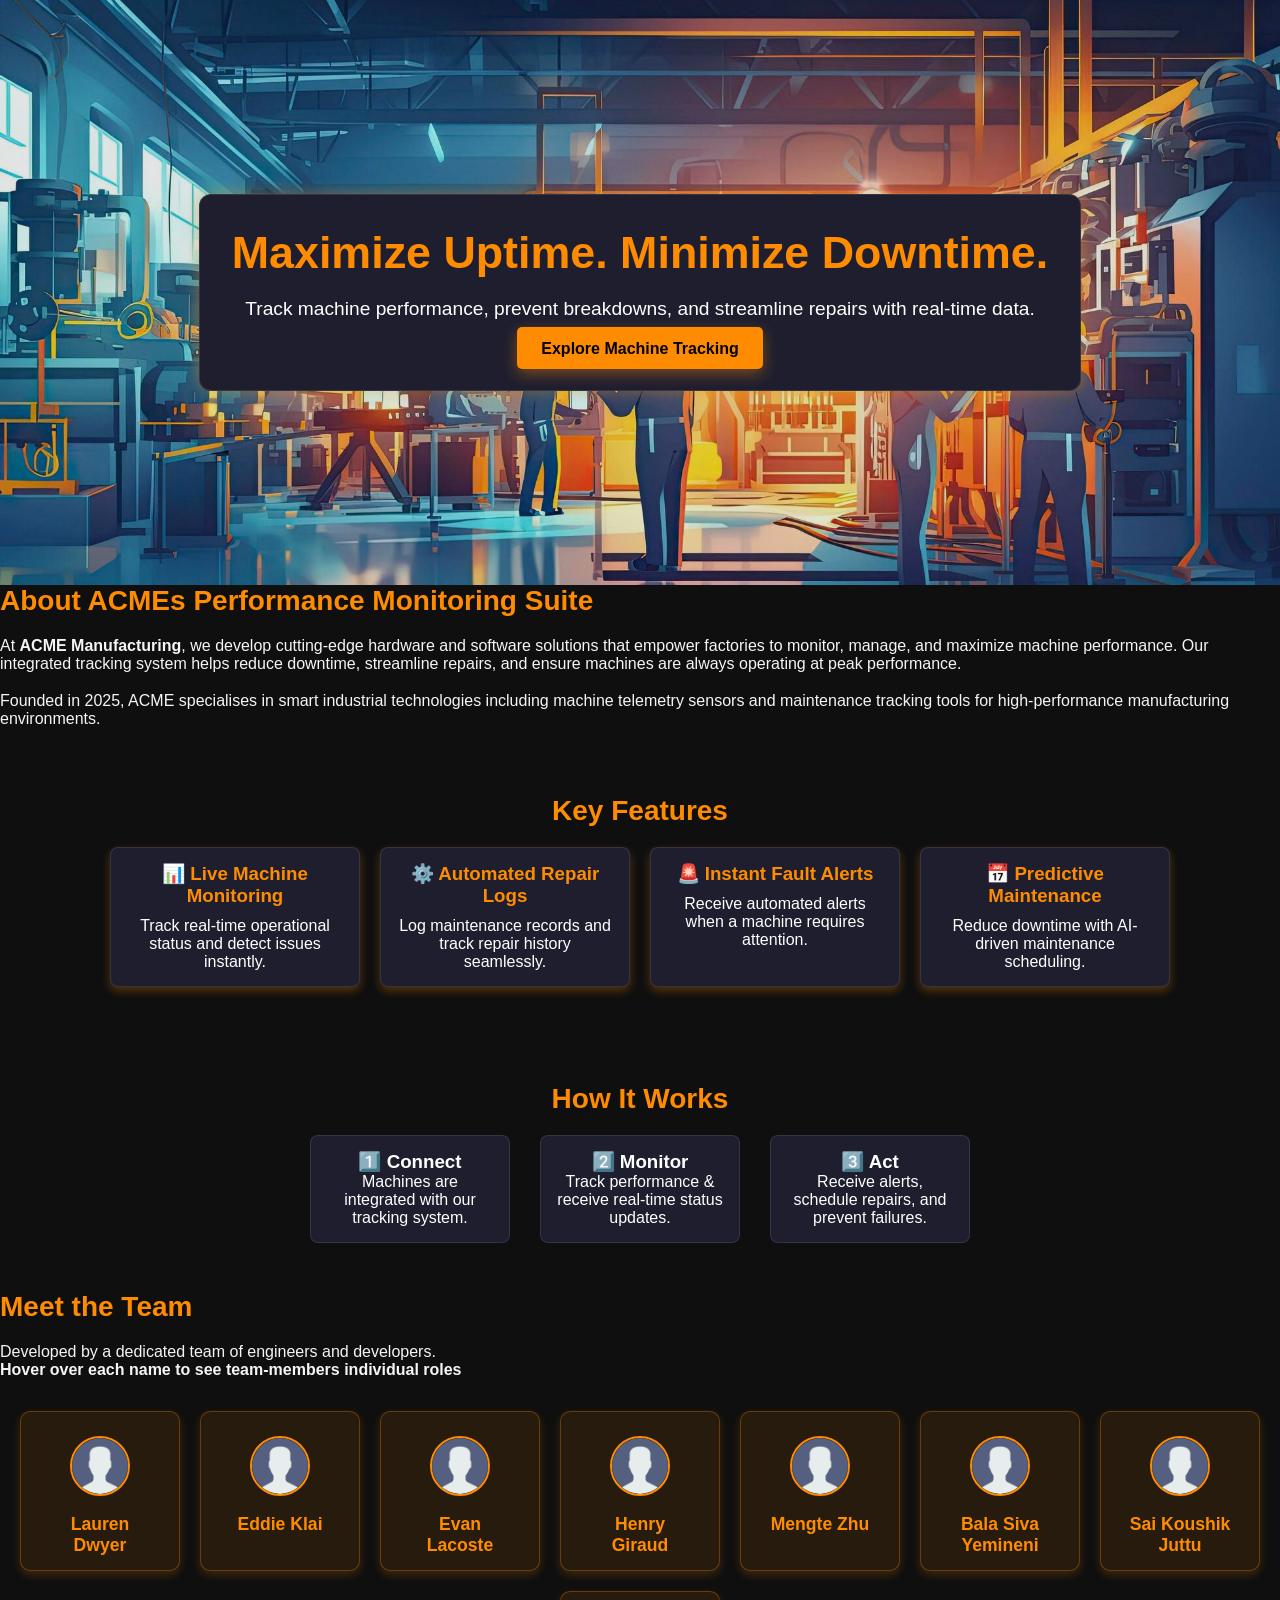
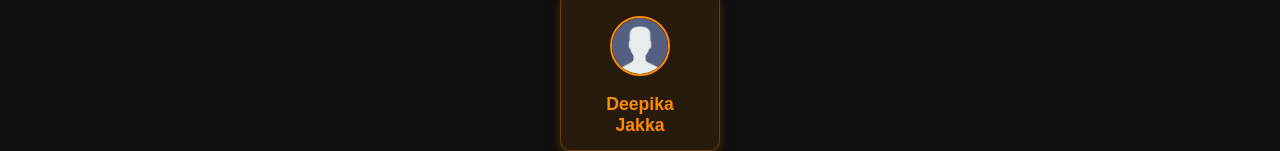
==== index.html @ 93567de6 "Add files via upload" ====
<!---
Lauren Dwyer
Last edited: 03/04/2025
-->

<!DOCTYPE html>
<html lang="en" data-theme="dark">
<head>
    <!-- Meta info and responsive design -->
    <meta charset="UTF-8">
    <meta name="viewport" content="width=device-width, initial-scale=1.0">
    <title>Factory Machinery Tracker</title>

    <!-- External stylesheet -->
    <link rel="stylesheet" href="css/styles.css">
</head>
<body>

<!-- Include shared header from external file -->
<div data-include-html="basic-layout/header.html"></div>

<!-- Hero Section: Intro tagline and call-to-action -->
<section class="hero">
    <div class="hero-content">
        <h2>Maximize Uptime. Minimize Downtime.</h2>
        <p>Track machine performance, prevent breakdowns, and streamline repairs with real-time data.</p>
        <a href="machinery.html" class="btn">Explore Machine Tracking</a>
    </div>
</section>

<!-- Company Overview / Bio Section -->
<section class="bio">
    <h2>About ACMEs Performance Monitoring Suite</h2>
    <p>
        At <strong>ACME Manufacturing</strong>, we develop cutting-edge hardware and software solutions that empower
        factories to monitor, manage, and maximize machine performance. Our integrated tracking system helps reduce
        downtime, streamline repairs, and ensure machines are always operating at peak performance.
    </p>
    <p>
        Founded in 2025, ACME specialises in smart industrial technologies including machine telemetry sensors and
        maintenance tracking tools for high-performance manufacturing environments.
    </p>
</section>

<!-- Key Features Grid -->
<section class="features">
    <h2>Key Features</h2>
    <div class="feature-container">
        <div class="feature">
            <h3>📊 Live Machine Monitoring</h3>
            <p>Track real-time operational status and detect issues instantly.</p>
        </div>
        <div class="feature">
            <h3>⚙️ Automated Repair Logs</h3>
            <p>Log maintenance records and track repair history seamlessly.</p>
        </div>
        <div class="feature">
            <h3>🚨 Instant Fault Alerts</h3>
            <p>Receive automated alerts when a machine requires attention.</p>
        </div>
        <div class="feature">
            <h3>📅 Predictive Maintenance</h3>
            <p>Reduce downtime with AI-driven maintenance scheduling.</p>
        </div>
    </div>
</section>

<!-- How It Works Step-by-Step -->
<section class="how-it-works">
    <h2>How It Works</h2>
    <div class="steps">
        <div class="step">
            <h3>1️⃣ Connect</h3>
            <p>Machines are integrated with our tracking system.</p>
        </div>
        <div class="step">
            <h3>2️⃣ Monitor</h3>
            <p>Track performance & receive real-time status updates.</p>
        </div>
        <div class="step">
            <h3>3️⃣ Act</h3>
            <p>Receive alerts, schedule repairs, and prevent failures.</p>
        </div>
    </div>
</section>

<!-- Team Section with Profile Cards -->
<section class="team">
    <h2>Meet the Team</h2>
    <p>Developed by a dedicated team of engineers and developers.</p>
    <p><strong>Hover over each name to see team-members individual roles</strong></p>
    <div class="team-grid">

        <!-- Team Member: Lauren Dwyer -->
        <div class="team-card">
            <img src="images/default-profile.png" alt="Lauren Dwyer" class="team-photo" />
            <h4>Lauren Dwyer</h4>
            <p>HTML/CSS, JavaScript (Client-Side)</p>
        </div>

        <!-- Repeat for each teammate -->
        <div class="team-card">
            <img src="images/default-profile.png" alt="Eddie Klai" class="team-photo" />
            <h4>Eddie Klai</h4>
            <p>HTML/CSS, JavaScript (Client-Side)</p>
        </div>

        <div class="team-card">
            <img src="images/default-profile.png" alt="Evan Lacoste" class="team-photo" />
            <h4>Evan Lacoste</h4>
            <p>Server-side Deployment, REST API, Meeting Minutes</p>
        </div>

        <div class="team-card">
            <img src="images/default-profile.png" alt="Henry Giraud" class="team-photo" />
            <h4>Henry Giraud</h4>
            <p>Server-side Deployment, REST API, Meeting Minutes</p>
        </div>

        <div class="team-card">
            <img src="images/default-profile.png" alt="Mengte Zhu" class="team-photo" />
            <h4>Mengte Zhu</h4>
            <p>Database & Connectivity, Cloud Deployment, Maintenance and Scalability</p>
        </div>

        <div class="team-card">
            <img src="images/default-profile.png" alt="Bala Siva Yemineni" class="team-photo" />
            <h4>Bala Siva Yemineni</h4>
            <p>Database & Connectivity, Cloud Deployment, Code Repo Management</p>
        </div>

        <div class="team-card">
            <img src="images/default-profile.png" alt="Sai Koushik Juttu" class="team-photo" />
            <h4>Sai Koushik Juttu</h4>
            <p>Database & Connectivity, Project Manager</p>
        </div>

        <div class="team-card">
            <img src="images/default-profile.png" alt="Deepika Jakka" class="team-photo" />
            <h4>Deepika Jakka</h4>
            <p>Documentation, Testing & QA</p>
        </div>
    </div>
</section>

<!-- Inject shared chatbot and footer -->
<div data-include-html="basic-layout/chatbot.html"></div>
<div data-include-html="basic-layout/footer.html"></div>

<!-- Load supporting JS files -->
<script src="../Java Script Client Side/javascript/chatbot.js"></script>
<script src="../Java Script Client Side/javascript/toggle-brightness.js"></script>
<script src="../Java Script Client Side/javascript/login-check.js"></script>
<script src="../Java Script Client Side/javascript/include-html.js"></script>

</body>
</html>
---- css/styles.css ----
/* Main Stylesheet - Imports all other CSS files */
@import url('base-layout.css');
@import url('meet-team.css');
@import url('brightness.css');
@import url('admin-login.css');
@import url('machinery.css');
@import url('dashboard.css');
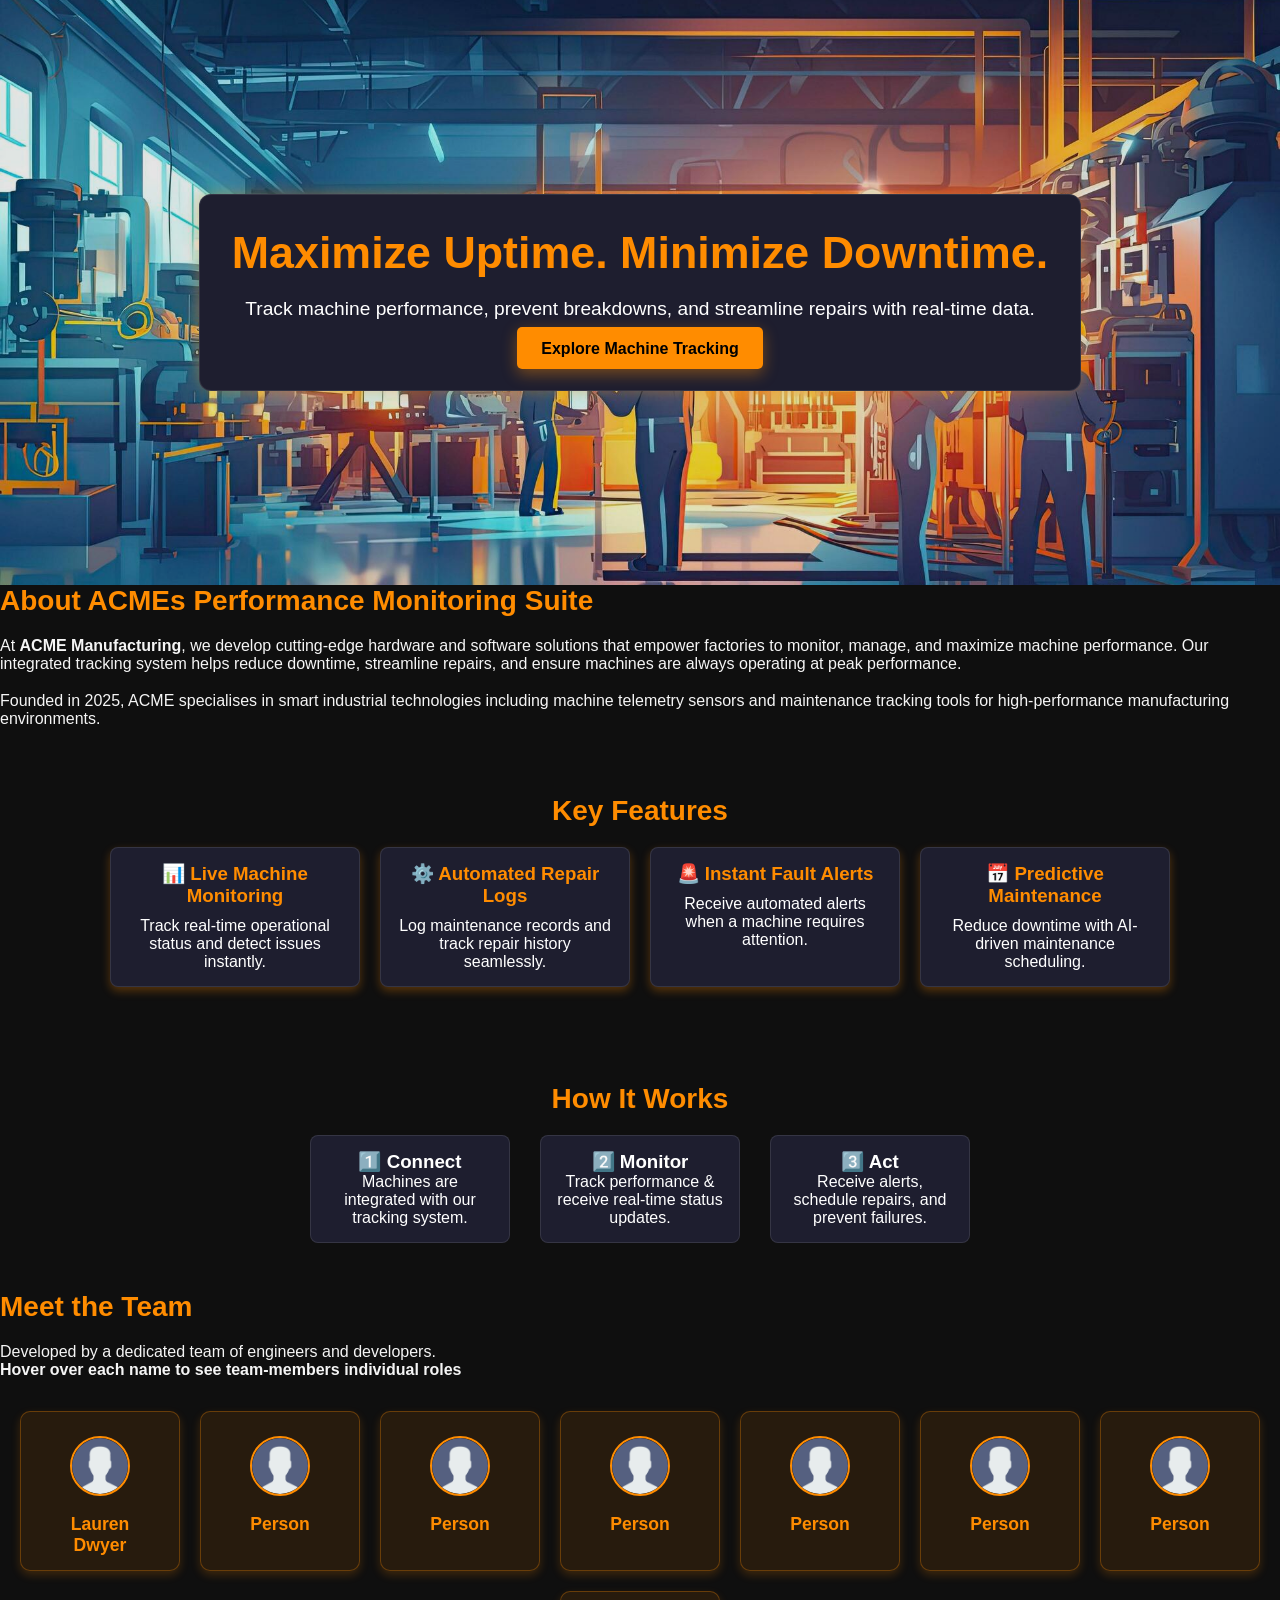
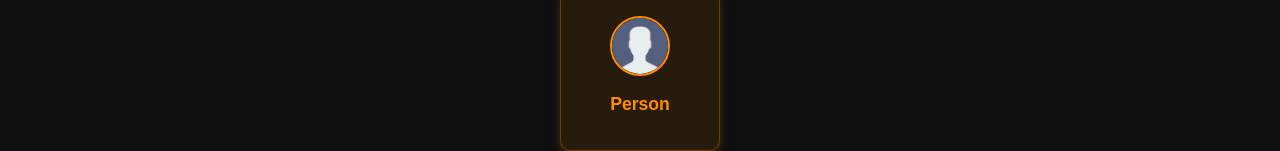
==== commit 41475e2a: "Restore HTML structure and content" ====
--- a/index.html
+++ b/index.html
@@ -101,43 +101,43 @@
         <!-- Repeat for each teammate -->
         <div class="team-card">
             <img src="images/default-profile.png" alt="Eddie Klai" class="team-photo" />
-            <h4>Eddie Klai</h4>
+            <h4>Person</h4>
             <p>HTML/CSS, JavaScript (Client-Side)</p>
         </div>
 
         <div class="team-card">
             <img src="images/default-profile.png" alt="Evan Lacoste" class="team-photo" />
-            <h4>Evan Lacoste</h4>
+            <h4>Person</h4>
             <p>Server-side Deployment, REST API, Meeting Minutes</p>
         </div>
 
         <div class="team-card">
             <img src="images/default-profile.png" alt="Henry Giraud" class="team-photo" />
-            <h4>Henry Giraud</h4>
+            <h4>Person</h4>
             <p>Server-side Deployment, REST API, Meeting Minutes</p>
         </div>
 
         <div class="team-card">
             <img src="images/default-profile.png" alt="Mengte Zhu" class="team-photo" />
-            <h4>Mengte Zhu</h4>
+            <h4>Person</h4>
             <p>Database & Connectivity, Cloud Deployment, Maintenance and Scalability</p>
         </div>
 
         <div class="team-card">
             <img src="images/default-profile.png" alt="Bala Siva Yemineni" class="team-photo" />
-            <h4>Bala Siva Yemineni</h4>
+            <h4>Person</h4>
             <p>Database & Connectivity, Cloud Deployment, Code Repo Management</p>
         </div>
 
         <div class="team-card">
             <img src="images/default-profile.png" alt="Sai Koushik Juttu" class="team-photo" />
-            <h4>Sai Koushik Juttu</h4>
+            <h4>Person</h4>
             <p>Database & Connectivity, Project Manager</p>
         </div>
 
         <div class="team-card">
             <img src="images/default-profile.png" alt="Deepika Jakka" class="team-photo" />
-            <h4>Deepika Jakka</h4>
+            <h4>Person</h4>
             <p>Documentation, Testing & QA</p>
         </div>
     </div>
